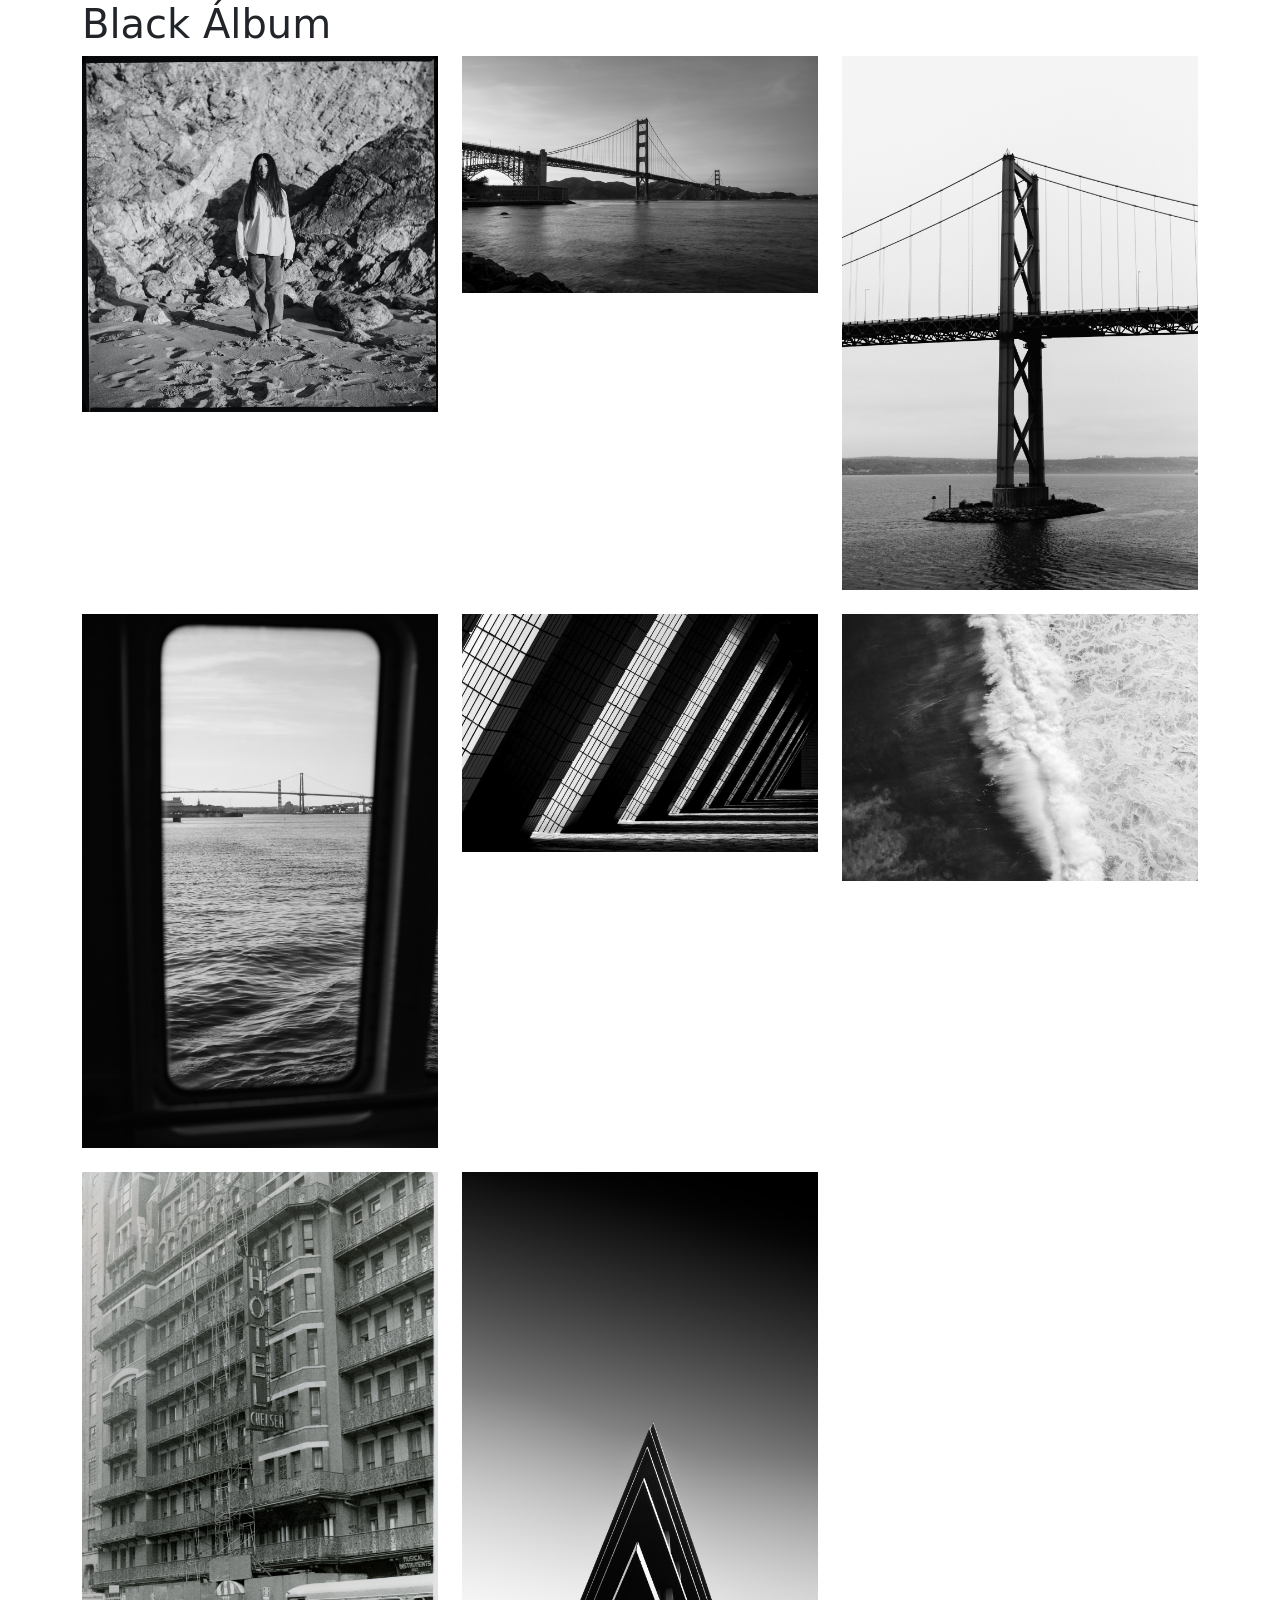
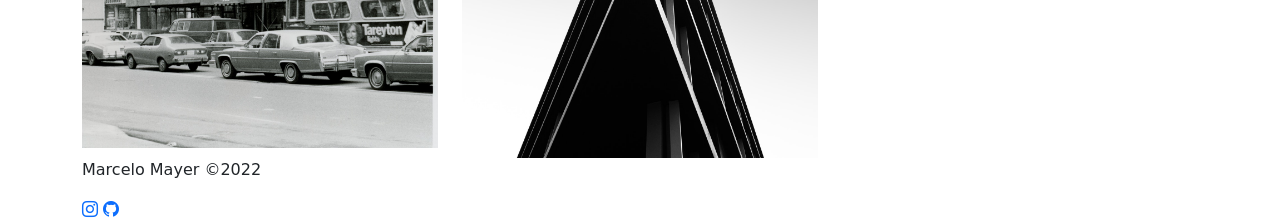
==== index.html @ 0e060d84 "Rename index.html.html to index.html" ====
<!DOCTYPE html>
<html lang="pt-br">

<head>
    <meta charset="UTF-8">
    <meta http-equiv="X-UA-Compatible" content="IE=edge">
    <meta name="viewport" content="width=device-width, initial-scale=1.0">
    <!---->
    <!--css interno-->
    <link rel="stylesheet" href="/css/style.css">
 <!--icons bootstrap-->
 <link rel="stylesheet" href="https://cdn.jsdelivr.net/npm/bootstrap-icons@1.9.1/font/bootstrap-icons.css">
    <!-- CSS only bootstrap-->
    <link href="https://cdn.jsdelivr.net/npm/bootstrap@5.2.0/dist/css/bootstrap.min.css" rel="stylesheet"
        integrity="sha384-gH2yIJqKdNHPEq0n4Mqa/HGKIhSkIHeL5AyhkYV8i59U5AR6csBvApHHNl/vI1Bx" crossorigin="anonymous">
    <!-- JavaScript Bundle with Popper -->
    <script src="https://cdn.jsdelivr.net/npm/bootstrap@5.2.0/dist/js/bootstrap.bundle.min.js"
        integrity="sha384-A3rJD856KowSb7dwlZdYEkO39Gagi7vIsF0jrRAoQmDKKtQBHUuLZ9AsSv4jD4Xa"
        crossorigin="anonymous"></script>


    <title>galeria bootstrap</title>
</head>

<body>
    <div class="container">
        <h1>Black Álbum</h1>
    </div>
    <div class="container col-12">
        <div class="row g-4 linha">
            <div class="col-12 col-md-4">
                <img class="img-fluid" src="/imagens/pexels-agustina-montanaro-12455517.jpg" alt="">
            </div>
            <div class="col-12 col-md-4">
                <img class="img-fluid" src="/imagens/pexels-brett-sayles-3156866.jpg" alt="">
            </div>
            <div class="col-12 col-md-4">
                <img class="img-fluid" src="/imagens/pexels-dylan-spangler-12270237.jpg" alt="">
            </div>
            <div class="col-12 col-md-4">
                <img class="img-fluid" src="/imagens/pexels-dylan-spangler-12270377.jpg" alt="">
            </div>
            <div class="col-12 col-md-4">
                <img class="img-fluid" src="/imagens/pexels-harry-shum-12694483.jpg" alt="">
            </div>
            <div class="col-12 col-md-4">
                <img class="img-fluid" src="/imagens/pexels-kammeran-gonzalezkeola-12734585.jpg" alt="">
            </div>
            <div class="col-12 col-md-4">
                <img class="img-fluid" src="/imagens/pexels-malcolm-hill-11640415.jpg" alt="">
            </div>
            <div class="col-12 col-md-4">
                <img class="img-fluid" src="/imagens/pexels-mohamed-abdelsadig-3374938.jpg" alt="">
            </div>
        </div>
    </div>
    <div class="container-fluid footer">
        <div class="container" id="cont-footer">
            <p>Marcelo Mayer &COPY;2022</p>
            <div class="social">
                <a href="https://www.instagram.com/marcelommayer/" target="_blank"><i class="bi bi-instagram"></i></a>
                <a href="https://github.com/MarceloMayer" target="_blank"><i class="bi bi-github"></i></a>
            </div>
        </div>
    </div>
</body>

</html>
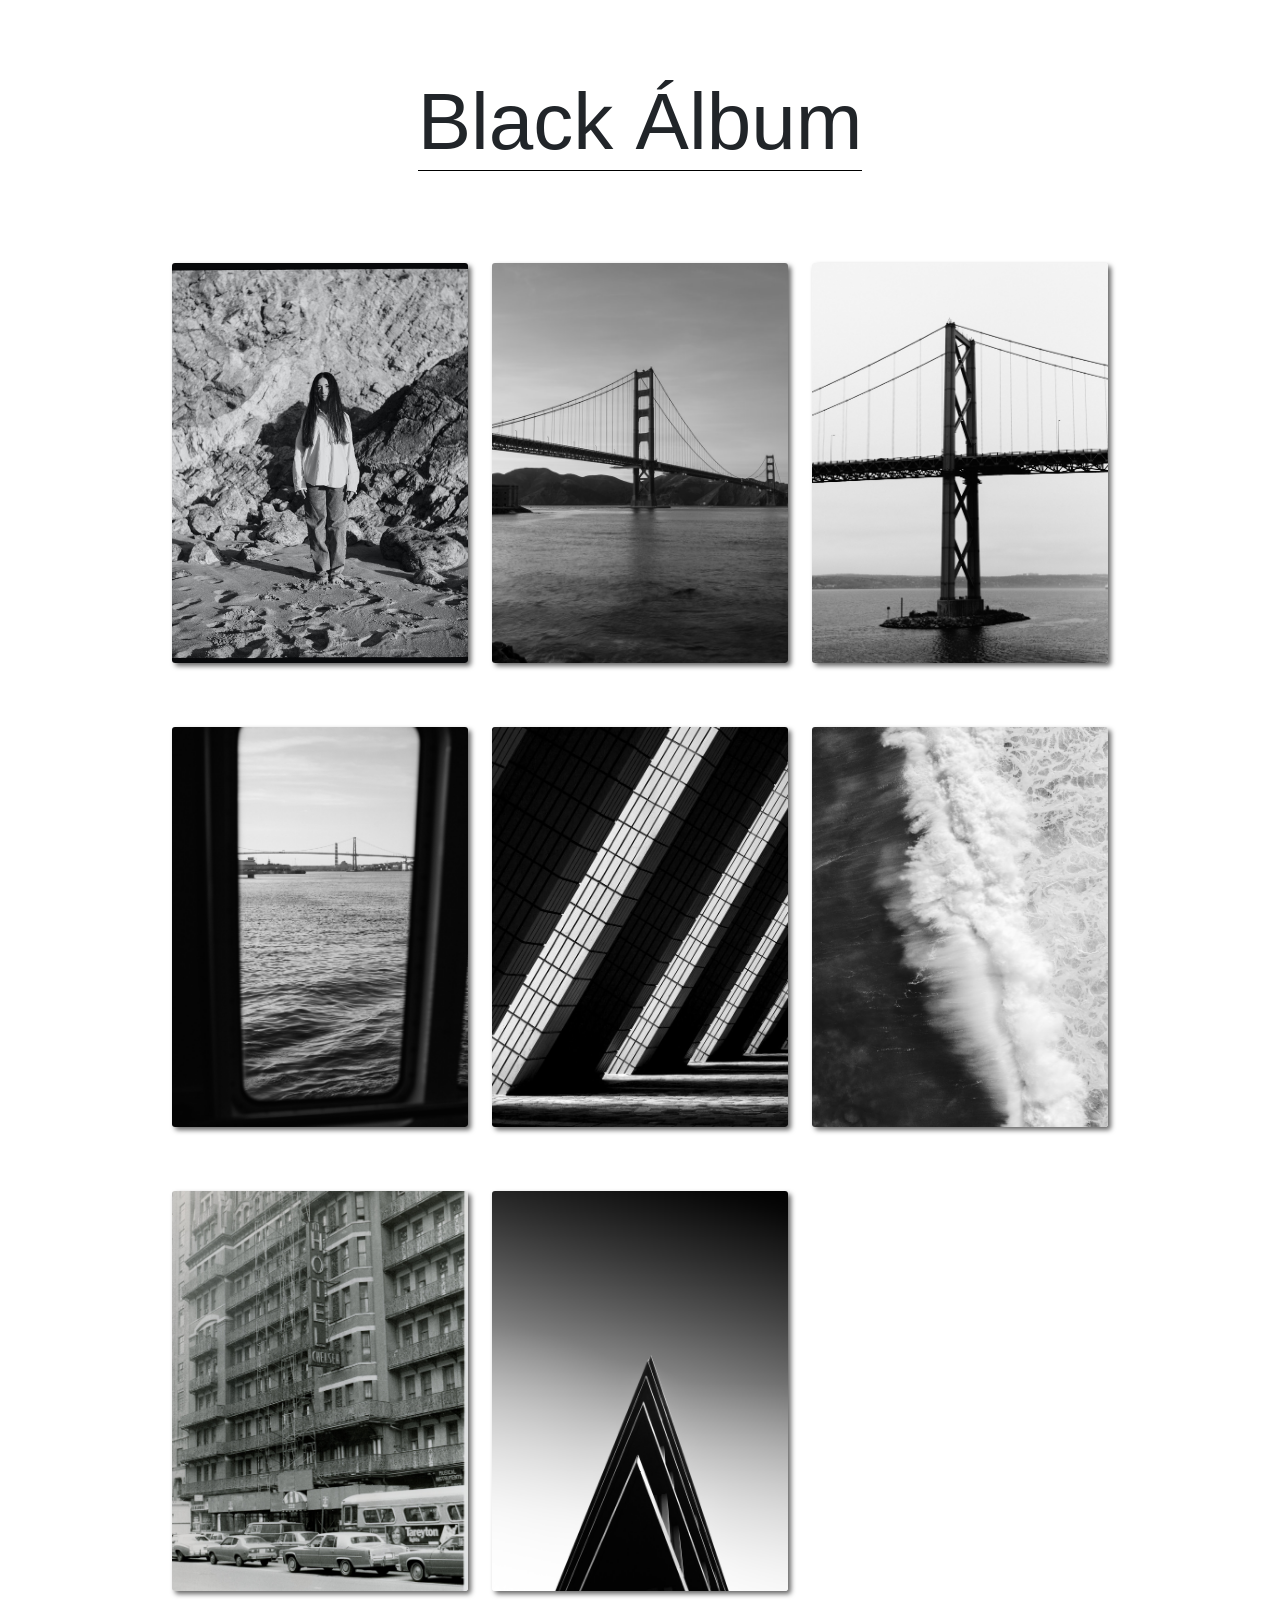
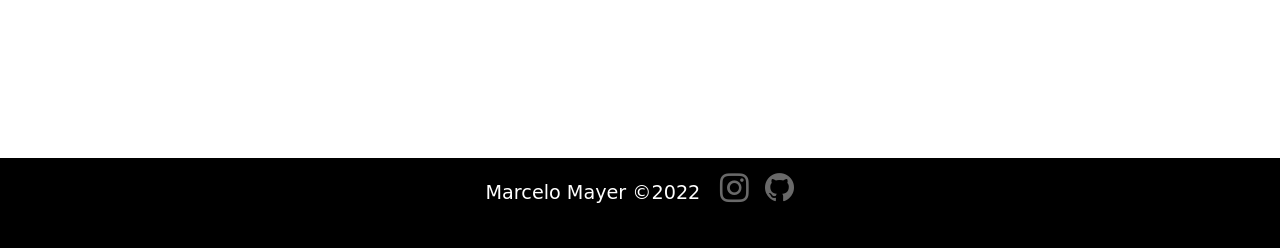
==== commit 4585b48f: "Update index.html" ====
--- a/index.html
+++ b/index.html
@@ -7,7 +7,7 @@
     <meta name="viewport" content="width=device-width, initial-scale=1.0">
     <!---->
     <!--css interno-->
-    <link rel="stylesheet" href="/css/style.css">
+    <link rel="stylesheet" href="style.css">
  <!--icons bootstrap-->
  <link rel="stylesheet" href="https://cdn.jsdelivr.net/npm/bootstrap-icons@1.9.1/font/bootstrap-icons.css">
     <!-- CSS only bootstrap-->
--- a/style.css
+++ b/style.css
@@ -0,0 +1,70 @@
+/*RESET*/
+* {
+    padding: 0;
+    margin: 0;
+    box-sizing: border-box;
+}
+/*Título*/
+.container h1{
+    font-family:Impact, Haettenschweiler, 'Arial Narrow Bold', sans-serif;
+    font-size: 5em;
+    border-bottom: 1px solid black;
+}
+/*FOTOS*/
+.container {
+    margin-top: 4em;
+    padding: 10px;
+display: flex;
+justify-content: center;
+}
+.row { 
+    max-width: 960px;
+    margin-bottom: 40px;
+}
+.linha img {
+    border-radius: 3px;
+    box-shadow: 3px 3px 5px rgba(0, 0, 0, 0.6);
+    margin-bottom: 40px;
+    max-width: 100%;
+    height: 400px;
+    width: 300px;
+    object-fit: cover;
+   
+}
+.col-12 div img:hover{
+    cursor: grab;
+    opacity: 0.8;
+    transform: scale(1.1);
+}
+@media(max-width:768px) {
+    .linha img {
+        height: 100%;
+        width: 100%;
+        
+    }
+}
+/*FOOTER*/
+.container-fluid{
+    background-color: black;
+    height: 10vh;
+    align-items: center;
+}
+#cont-footer{
+    color: white;
+    font-size: 1.2em;
+    height: 10vh;
+    display: flex;
+    align-items: baseline;
+    justify-content: center;
+}
+#cont-footer .social{
+    margin-left: 10px;
+}
+#cont-footer .social i{
+    color: dimgray;
+    font-size: 1.5em;
+    margin-left: 10px;
+}
+#cont-footer .social i:hover{
+    color: white;
+}
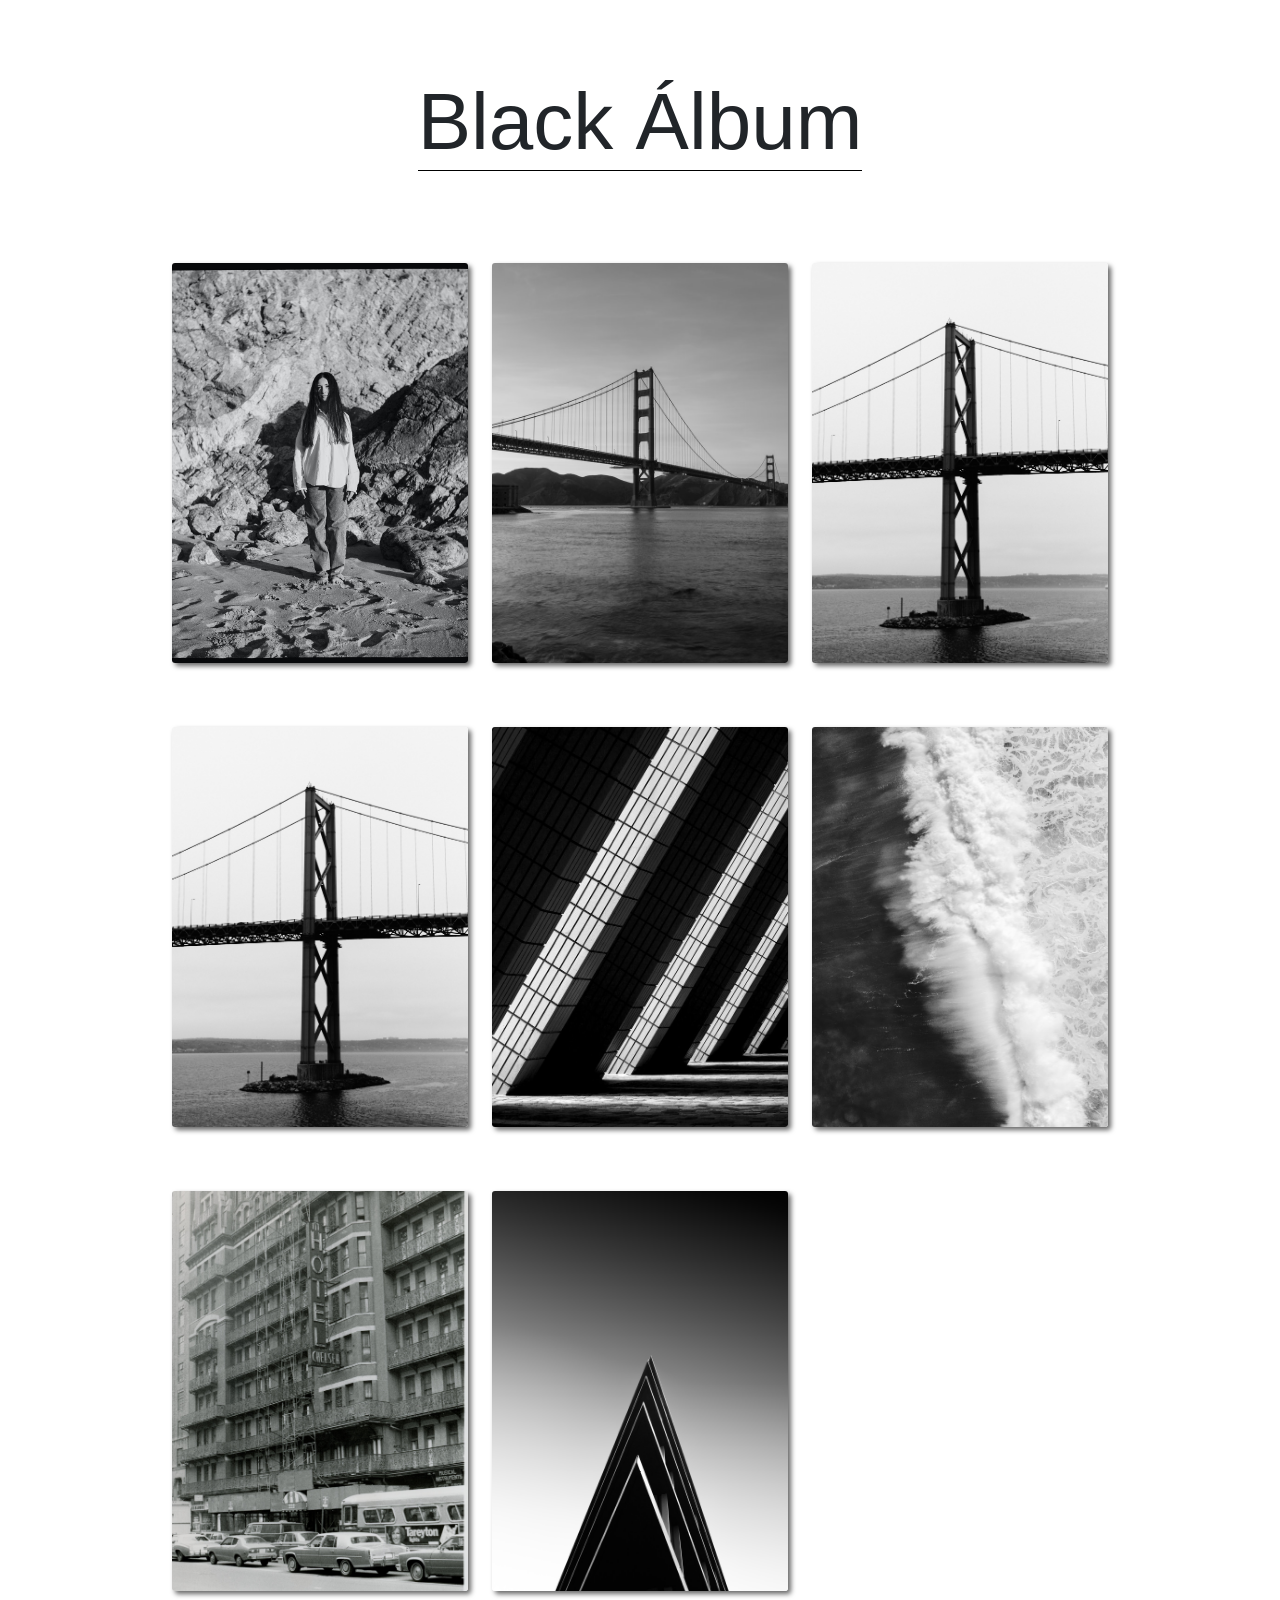
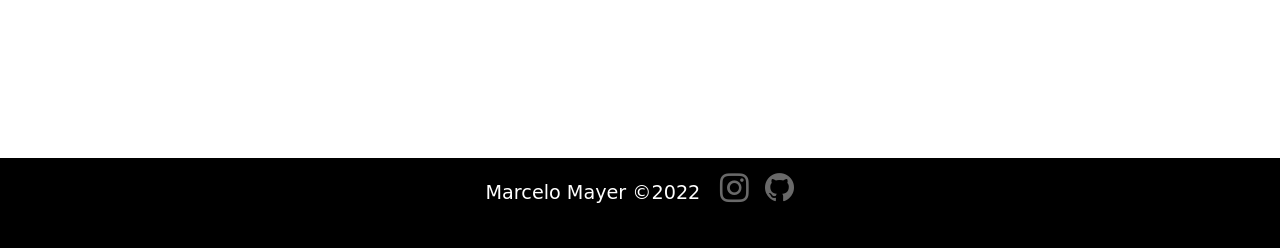
==== commit 09fc1ed2: "Update index.html correção caminho das imagens" ====
--- a/index.html
+++ b/index.html
@@ -29,28 +29,28 @@
     <div class="container col-12">
         <div class="row g-4 linha">
             <div class="col-12 col-md-4">
-                <img class="img-fluid" src="/imagens/pexels-agustina-montanaro-12455517.jpg" alt="">
+                <img class="img-fluid" src="imagens/pexels-agustina-montanaro-12455517.jpg" alt="">
             </div>
             <div class="col-12 col-md-4">
-                <img class="img-fluid" src="/imagens/pexels-brett-sayles-3156866.jpg" alt="">
+                <img class="img-fluid" src="imagens/pexels-brett-sayles-3156866.jpg" alt="">
             </div>
             <div class="col-12 col-md-4">
                 <img class="img-fluid" src="/imagens/pexels-dylan-spangler-12270237.jpg" alt="">
             </div>
             <div class="col-12 col-md-4">
-                <img class="img-fluid" src="/imagens/pexels-dylan-spangler-12270377.jpg" alt="">
+                <img class="img-fluid" src="imagens/pexels-dylan-spangler-12270237.jpg" alt="">
             </div>
             <div class="col-12 col-md-4">
-                <img class="img-fluid" src="/imagens/pexels-harry-shum-12694483.jpg" alt="">
+                <img class="img-fluid" src="imagens/pexels-harry-shum-12694483.jpg" alt="">
             </div>
             <div class="col-12 col-md-4">
-                <img class="img-fluid" src="/imagens/pexels-kammeran-gonzalezkeola-12734585.jpg" alt="">
+                <img class="img-fluid" src="imagens/pexels-kammeran-gonzalezkeola-12734585.jpg" alt="">
             </div>
             <div class="col-12 col-md-4">
-                <img class="img-fluid" src="/imagens/pexels-malcolm-hill-11640415.jpg" alt="">
+                <img class="img-fluid" src="imagens/pexels-malcolm-hill-11640415.jpg" alt="">
             </div>
             <div class="col-12 col-md-4">
-                <img class="img-fluid" src="/imagens/pexels-mohamed-abdelsadig-3374938.jpg" alt="">
+                <img class="img-fluid" src="imagens/pexels-mohamed-abdelsadig-3374938.jpg" alt="">
             </div>
         </div>
     </div>
